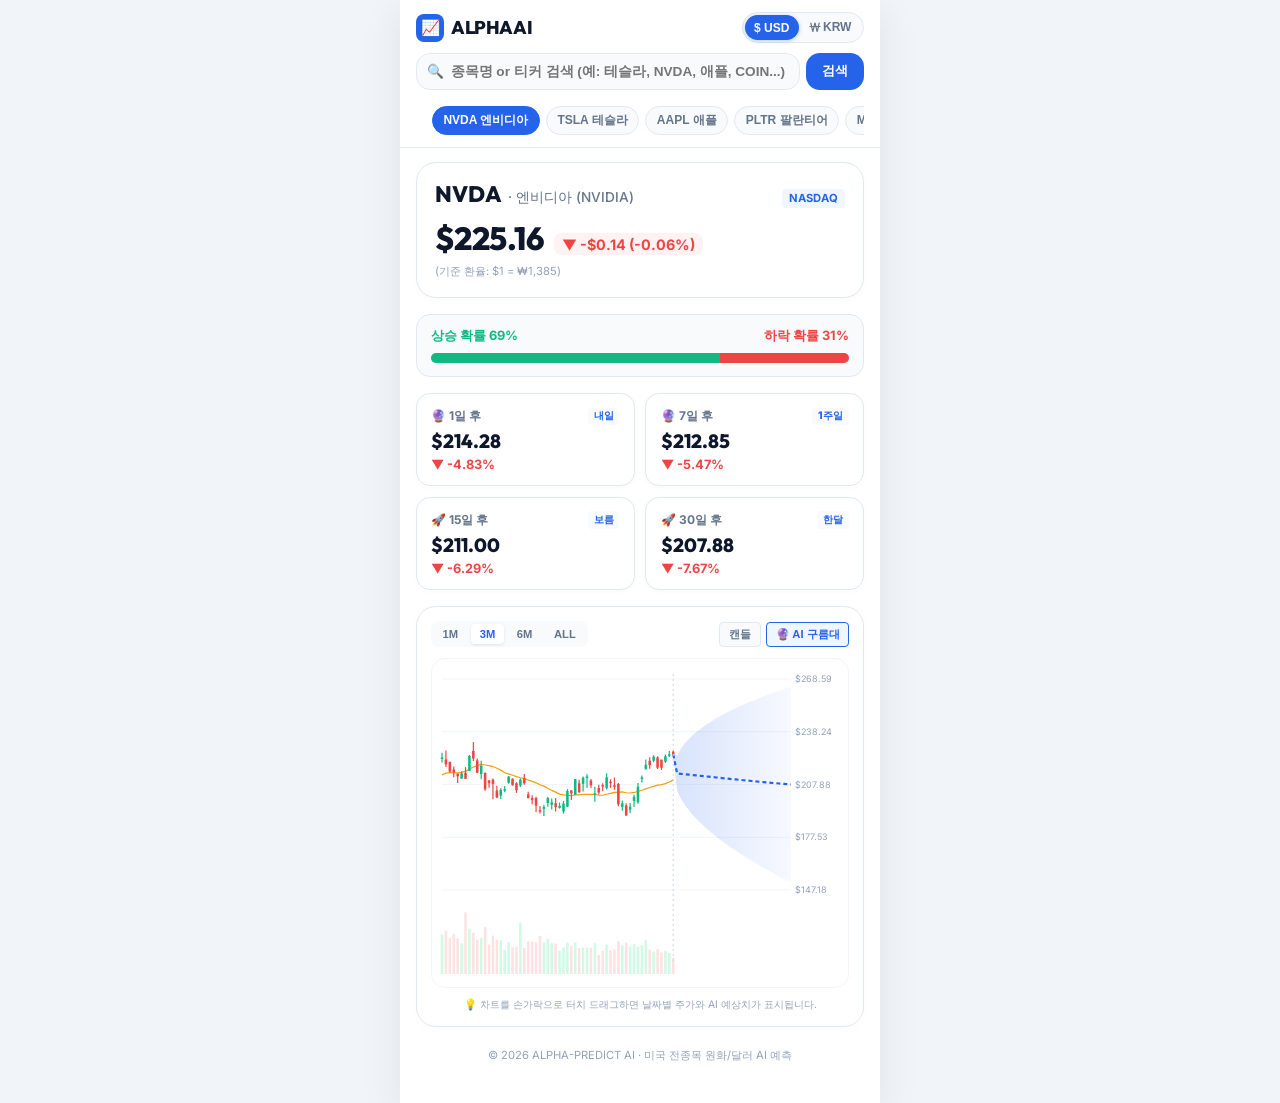
==== index.html @ d12a08c8 "fix: 루트 경로 및 하위 경로 양방향 접속 지원 (404 완벽 해결)" ====
<!DOCTYPE html>
<html lang="ko">
<head>
  <meta charset="UTF-8" />
  <meta name="viewport" content="width=device-width, initial-scale=1.0, maximum-scale=1.0, user-scalable=no" />
  <title>ALPHA-PREDICT AI | 미국 주식 AI 예측 (원화/달러)</title>
  <meta name="description" content="나스닥/미국 모든 주식 실시간 검색 & 원화/달러 보기 & 1일, 7일, 15일, 30일 후 AI 주가 예측 및 상승/하락 확률" />
  <meta name="theme-color" content="#FFFFFF" />
  
  <link rel="stylesheet" href="css/style.css" />
  <link rel="icon" href="data:image/svg+xml,<svg xmlns=%22http://www.w3.org/2000/svg%22 viewBox=%220 0 100 100%22><text y=%22.9em%22 font-size=%2290%22>📈</text></svg>">
</head>
<body>
  <div class="mobile-app-wrapper">
    <!-- Loading Overlay -->
    <div id="loadingOverlay" class="loading-overlay">
      <div class="loading-spinner"></div>
      <span>실시간 주가 & AI 예측 계산 중...</span>
    </div>

    <!-- Header & Currency Switch -->
    <header class="app-header">
      <div class="header-top-row">
        <div class="app-brand">
          <div class="brand-icon">📈</div>
          <span class="brand-title">ALPHA AI</span>
        </div>

        <!-- 💵 Currency Switch ($ USD / ₩ KRW) -->
        <div class="currency-switch">
          <button type="button" id="curBtnUsd" class="cur-btn active">$ USD</button>
          <button type="button" id="curBtnKrw" class="cur-btn">₩ KRW</button>
        </div>
      </div>

      <!-- Realtime Search Form with Autocomplete Dropdown -->
      <div class="search-container">
        <form id="searchForm" class="search-form">
          <div class="search-input-wrap">
            <span class="search-icon">🔍</span>
            <input type="text" id="searchInput" placeholder="종목명 or 티커 검색 (예: 테슬라, NVDA, 애플, COIN...)" autocomplete="off" />
          </div>
          <button type="submit" class="btn-search">검색</button>
        </form>
        <!-- Suggestion Dropdown -->
        <div id="searchDropdown" class="search-dropdown"></div>
      </div>

      <!-- Popular Ticker Quick Chips -->
      <div class="popular-chips">
        <button type="button" class="p-chip active" data-ticker="NVDA">NVDA 엔비디아</button>
        <button type="button" class="p-chip" data-ticker="TSLA">TSLA 테슬라</button>
        <button type="button" class="p-chip" data-ticker="AAPL">AAPL 애플</button>
        <button type="button" class="p-chip" data-ticker="PLTR">PLTR 팔란티어</button>
        <button type="button" class="p-chip" data-ticker="MSFT">MSFT 마소</button>
        <button type="button" class="p-chip" data-ticker="COIN">COIN 코인베이스</button>
        <button type="button" class="p-chip" data-ticker="AMZN">AMZN 아마존</button>
        <button type="button" class="p-chip" data-ticker="QQQ">QQQ 나스닥ETF</button>
      </div>
    </header>

    <!-- Main Content Body -->
    <main class="app-content">
      <!-- 1. Stock Price Header Card -->
      <section class="stock-header-card">
        <div class="stock-title-row">
          <div class="stock-main-title">
            <h1 id="tickerName" class="stock-ticker-name">NVDA</h1>
            <span id="companyName" class="stock-company-name">· 엔비디아</span>
          </div>
          <span id="marketTag" class="market-label">NASDAQ</span>
        </div>

        <div class="price-display-row">
          <span id="currentPrice" class="big-price">$0.00</span>
          <div id="priceChangePill" class="price-change-pill bullish">
            <span>▲ +$0.00 (+0.00%)</span>
          </div>
        </div>
        <div id="fxRateNote" class="fx-rate-note">(기준 환율: $1 = ₩1,385)</div>
      </section>

      <!-- 2. Simple Up / Down Probability Bar -->
      <section class="probability-section">
        <div class="prob-label-row">
          <span id="probUpText" class="prob-up-text">상승 확률 65%</span>
          <span id="probDownText" class="prob-down-text">하락 확률 35%</span>
        </div>
        <div class="prob-bar-container">
          <div id="probBarUp" class="prob-bar-up" style="width: 65%;"></div>
          <div id="probBarDown" class="prob-bar-down" style="width: 35%;"></div>
        </div>
      </section>

      <!-- 3. 4 AI Predictions (1일, 7일, 15일, 30일) -->
      <section class="prediction-4grid">
        <!-- 1일 후 -->
        <div class="pred-card">
          <div class="pred-card-header">
            <span>🔮 1일 후</span>
            <span class="pred-badge-period">내일</span>
          </div>
          <span id="pred1dPrice" class="pred-price-val">$0.00</span>
          <span id="pred1dPct" class="pred-pct-val bullish">▲ +0.00%</span>
        </div>

        <!-- 7일 후 -->
        <div class="pred-card">
          <div class="pred-card-header">
            <span>🔮 7일 후</span>
            <span class="pred-badge-period">1주일</span>
          </div>
          <span id="pred7dPrice" class="pred-price-val">$0.00</span>
          <span id="pred7dPct" class="pred-pct-val bullish">▲ +0.00%</span>
        </div>

        <!-- 15일 후 -->
        <div class="pred-card">
          <div class="pred-card-header">
            <span>🚀 15일 후</span>
            <span class="pred-badge-period">보름</span>
          </div>
          <span id="pred15dPrice" class="pred-price-val">$0.00</span>
          <span id="pred15dPct" class="pred-pct-val bullish">▲ +0.00%</span>
        </div>

        <!-- 30일 후 -->
        <div class="pred-card">
          <div class="pred-card-header">
            <span>🚀 30일 후</span>
            <span class="pred-badge-period">한달</span>
          </div>
          <span id="pred30dPrice" class="pred-price-val">$0.00</span>
          <span id="pred30dPct" class="pred-pct-val bullish">▲ +0.00%</span>
        </div>
      </section>

      <!-- 4. Interactive Chart Panel (White Theme) -->
      <section class="chart-container-card">
        <div class="chart-header-row">
          <!-- Time Range -->
          <div class="chart-range-group">
            <button type="button" class="r-btn" data-range="1mo">1M</button>
            <button type="button" class="r-btn active" data-range="3mo">3M</button>
            <button type="button" class="r-btn" data-range="6mo">6M</button>
            <button type="button" class="r-btn" data-range="all">ALL</button>
          </div>

          <!-- Type & Forecast Toggles -->
          <div class="chart-type-toggles">
            <button type="button" id="btnToggleType" class="t-btn">캔들</button>
            <button type="button" id="btnToggleForecast" class="t-btn active">🔮 AI 구름대</button>
          </div>
        </div>

        <!-- Canvas -->
        <div class="canvas-wrapper">
          <div id="whiteTooltip" class="white-tooltip" style="display:none;"></div>
          <canvas id="mainChartCanvas"></canvas>
        </div>

        <div style="font-size: 0.65rem; color: var(--text-dim); text-align: center;">
          💡 차트를 손가락으로 터치 드래그하면 날짜별 주가와 AI 예상치가 표시됩니다.
        </div>
      </section>
    </main>

    <footer class="app-footer">
      <p>© 2026 ALPHA-PREDICT AI · 미국 전종목 원화/달러 AI 예측</p>
    </footer>
  </div>

  <script src="js/chart_engine.js"></script>
  <script src="js/app.js"></script>
</body>
</html>
---- css/style.css ----
/* ==========================================================================
   ALPHA-PREDICT AI: Minimal Clean White Mobile Theme + Currency & Search UI
   ========================================================================== */

@import url('https://fonts.googleapis.com/css2?family=Inter:wght@400;500;600;700;800&family=Outfit:wght@500;600;700;800&display=swap');

:root {
  --bg-body: #F1F5F9;
  --bg-card: #FFFFFF;
  --bg-card-sub: #F8FAFC;
  --border-color: #E2E8F0;
  --border-active: #2563EB;

  --text-main: #0F172A;
  --text-sub: #64748B;
  --text-dim: #94A3B8;

  --accent-blue: #2563EB;
  --accent-light-blue: #EFF6FF;

  --bullish: #10B981;
  --bullish-bg: #ECFDF5;
  --bearish: #EF4444;
  --bearish-bg: #FEF2F2;

  --radius-sm: 8px;
  --radius-md: 14px;
  --radius-lg: 20px;
  --radius-full: 9999px;

  --font-sans: 'Inter', -apple-system, BlinkMacSystemFont, "Segoe UI", Roboto, sans-serif;
  --font-display: 'Outfit', var(--font-sans);
}

* {
  margin: 0;
  padding: 0;
  box-sizing: border-box;
  -webkit-tap-highlight-color: transparent;
}

body {
  background-color: var(--bg-body);
  color: var(--text-main);
  font-family: var(--font-sans);
  min-height: 100vh;
  display: flex;
  justify-content: center;
  overflow-x: hidden;
}

/* Mobile App Shell */
.mobile-app-wrapper {
  width: 100%;
  max-width: 480px;
  min-height: 100vh;
  background: #FFFFFF;
  display: flex;
  flex-direction: column;
  box-shadow: 0 10px 40px rgba(0, 0, 0, 0.08);
  position: relative;
  padding-bottom: 2rem;
}

/* Header */
.app-header {
  position: sticky;
  top: 0;
  z-index: 50;
  background: rgba(255, 255, 255, 0.96);
  backdrop-filter: blur(12px);
  border-bottom: 1px solid var(--border-color);
  padding: 0.75rem 1rem;
  display: flex;
  flex-direction: column;
  gap: 0.65rem;
}

.header-top-row {
  display: flex;
  align-items: center;
  justify-content: space-between;
}

.app-brand {
  display: flex;
  align-items: center;
  gap: 0.45rem;
}
.brand-icon {
  width: 28px;
  height: 28px;
  background: var(--accent-blue);
  color: #fff;
  border-radius: var(--radius-sm);
  display: flex;
  align-items: center;
  justify-content: center;
  font-size: 0.95rem;
}
.brand-title {
  font-family: var(--font-display);
  font-size: 1.15rem;
  font-weight: 800;
  letter-spacing: -0.5px;
  color: var(--text-main);
}

/* Currency Toggle Switch ($ USD / ₩ KRW) */
.currency-switch {
  display: flex;
  background: var(--bg-card-sub);
  border: 1px solid var(--border-color);
  border-radius: var(--radius-full);
  padding: 2px;
}
.cur-btn {
  padding: 0.25rem 0.6rem;
  border: none;
  background: transparent;
  font-size: 0.75rem;
  font-weight: 700;
  color: var(--text-sub);
  border-radius: var(--radius-full);
  cursor: pointer;
  transition: all 0.2s ease;
}
.cur-btn.active {
  background: var(--accent-blue);
  color: #FFFFFF;
  box-shadow: 0 1px 4px rgba(37, 99, 235, 0.3);
}

/* Search Form with Auto Suggestion */
.search-container {
  position: relative;
  width: 100%;
}
.search-form {
  display: flex;
  gap: 0.4rem;
  width: 100%;
}
.search-input-wrap {
  position: relative;
  flex: 1;
}
.search-input-wrap input {
  width: 100%;
  padding: 0.6rem 0.75rem 0.6rem 2.1rem;
  background: var(--bg-card-sub);
  border: 1px solid var(--border-color);
  border-radius: var(--radius-md);
  color: var(--text-main);
  font-size: 0.85rem;
  font-weight: 600;
  outline: none;
}
.search-input-wrap input:focus {
  border-color: var(--accent-blue);
  background: #FFFFFF;
  box-shadow: 0 0 0 3px rgba(37, 99, 235, 0.1);
}
.search-icon {
  position: absolute;
  left: 0.7rem;
  top: 50%;
  transform: translateY(-50%);
  color: var(--text-dim);
  font-size: 0.85rem;
}
.btn-search {
  padding: 0 1rem;
  background: var(--accent-blue);
  color: #fff;
  border: none;
  border-radius: var(--radius-md);
  font-size: 0.8rem;
  font-weight: 700;
  cursor: pointer;
  white-space: nowrap;
}

/* Search Dropdown / Autocomplete Box */
.search-dropdown {
  display: none;
  position: absolute;
  top: 100%;
  left: 0;
  right: 0;
  background: #FFFFFF;
  border: 1px solid var(--border-color);
  border-radius: var(--radius-md);
  box-shadow: 0 10px 25px rgba(0, 0, 0, 0.1);
  margin-top: 4px;
  max-height: 220px;
  overflow-y: auto;
  z-index: 100;
}
.dropdown-item {
  padding: 0.55rem 0.85rem;
  display: flex;
  justify-content: space-between;
  align-items: center;
  border-bottom: 1px solid #F1F5F9;
  cursor: pointer;
  font-size: 0.8rem;
}
.dropdown-item:last-child { border-bottom: none; }
.dropdown-item:hover {
  background: var(--accent-light-blue);
}
.item-ticker { font-weight: 700; color: var(--accent-blue); }
.item-name { color: var(--text-sub); font-size: 0.75rem; }

/* Popular Ticker Chips */
.popular-chips {
  display: flex;
  gap: 0.4rem;
  overflow-x: auto;
  padding: 0.4rem 1rem 0;
  scrollbar-width: none;
}
.popular-chips::-webkit-scrollbar {
  display: none;
}
.p-chip {
  flex-shrink: 0;
  padding: 0.3rem 0.65rem;
  background: var(--bg-card-sub);
  border: 1px solid var(--border-color);
  border-radius: var(--radius-full);
  font-size: 0.75rem;
  font-weight: 700;
  color: var(--text-sub);
  cursor: pointer;
  transition: all 0.15s;
}
.p-chip.active {
  background: var(--accent-blue);
  color: #fff;
  border-color: var(--accent-blue);
}

/* Main Content Body */
.app-content {
  padding: 0.85rem 1rem;
  display: flex;
  flex-direction: column;
  gap: 1rem;
}

/* Stock Header Card */
.stock-header-card {
  background: #FFFFFF;
  border: 1px solid var(--border-color);
  border-radius: var(--radius-lg);
  padding: 1.1rem;
  display: flex;
  flex-direction: column;
  gap: 0.6rem;
  box-shadow: 0 2px 10px rgba(0, 0, 0, 0.02);
}

.stock-title-row {
  display: flex;
  justify-content: space-between;
  align-items: baseline;
}
.stock-main-title {
  display: flex;
  align-items: baseline;
  gap: 0.4rem;
}
.stock-ticker-name {
  font-size: 1.4rem;
  font-weight: 800;
  font-family: var(--font-display);
  color: var(--text-main);
}
.stock-company-name {
  font-size: 0.85rem;
  color: var(--text-sub);
  font-weight: 500;
}
.market-label {
  font-size: 0.7rem;
  font-weight: 700;
  color: var(--accent-blue);
  background: var(--accent-light-blue);
  padding: 0.15rem 0.45rem;
  border-radius: 4px;
}

.price-display-row {
  display: flex;
  align-items: baseline;
  gap: 0.6rem;
}
.big-price {
  font-size: 2rem;
  font-weight: 800;
  font-family: var(--font-display);
  letter-spacing: -0.5px;
}
.price-change-pill {
  font-size: 0.9rem;
  font-weight: 700;
  padding: 0.15rem 0.5rem;
  border-radius: var(--radius-sm);
  display: flex;
  align-items: center;
  gap: 0.2rem;
}
.price-change-pill.bullish {
  background: var(--bullish-bg);
  color: var(--bullish);
}
.price-change-pill.bearish {
  background: var(--bearish-bg);
  color: var(--bearish);
}

.fx-rate-note {
  font-size: 0.7rem;
  color: var(--text-dim);
  margin-top: -0.2rem;
}

/* 🎯 Simple Up / Down Probability Bar */
.probability-section {
  background: var(--bg-card-sub);
  border: 1px solid var(--border-color);
  border-radius: var(--radius-md);
  padding: 0.85rem;
  display: flex;
  flex-direction: column;
  gap: 0.45rem;
}
.prob-label-row {
  display: flex;
  justify-content: space-between;
  font-size: 0.8rem;
  font-weight: 700;
}
.prob-up-text { color: var(--bullish); }
.prob-down-text { color: var(--bearish); }

.prob-bar-container {
  height: 10px;
  background: #FEE2E2;
  border-radius: var(--radius-full);
  overflow: hidden;
  display: flex;
}
.prob-bar-up {
  height: 100%;
  background: var(--bullish);
  transition: width 0.6s ease;
}
.prob-bar-down {
  height: 100%;
  background: var(--bearish);
  transition: width 0.6s ease;
}

/* 🔮 4 AI Prediction Cards (1일, 7일, 15일, 30일) */
.prediction-4grid {
  display: grid;
  grid-template-columns: repeat(2, 1fr);
  gap: 0.65rem;
}

.pred-card {
  background: #FFFFFF;
  border: 1px solid var(--border-color);
  border-radius: var(--radius-md);
  padding: 0.85rem 0.9rem;
  display: flex;
  flex-direction: column;
  gap: 0.25rem;
  box-shadow: 0 2px 6px rgba(0, 0, 0, 0.02);
}
.pred-card-header {
  font-size: 0.75rem;
  color: var(--text-sub);
  font-weight: 700;
  display: flex;
  align-items: center;
  justify-content: space-between;
}
.pred-badge-period {
  background: var(--bg-card-sub);
  padding: 0.1rem 0.35rem;
  border-radius: 4px;
  font-size: 0.65rem;
  color: var(--accent-blue);
  font-weight: 800;
}

.pred-price-val {
  font-size: 1.2rem;
  font-weight: 800;
  font-family: var(--font-display);
  color: var(--text-main);
}
.pred-pct-val {
  font-size: 0.8rem;
  font-weight: 700;
  display: flex;
  align-items: center;
  gap: 0.15rem;
}
.pred-pct-val.bullish { color: var(--bullish); }
.pred-pct-val.bearish { color: var(--bearish); }

/* Chart Section */
.chart-container-card {
  background: #FFFFFF;
  border: 1px solid var(--border-color);
  border-radius: var(--radius-lg);
  padding: 0.85rem;
  display: flex;
  flex-direction: column;
  gap: 0.65rem;
  box-shadow: 0 2px 10px rgba(0, 0, 0, 0.02);
}

.chart-header-row {
  display: flex;
  justify-content: space-between;
  align-items: center;
}
.chart-range-group {
  display: flex;
  gap: 0.25rem;
  background: var(--bg-card-sub);
  padding: 0.2rem;
  border-radius: var(--radius-sm);
}
.r-btn {
  padding: 0.25rem 0.55rem;
  background: transparent;
  border: none;
  font-size: 0.7rem;
  font-weight: 700;
  color: var(--text-sub);
  border-radius: 4px;
  cursor: pointer;
}
.r-btn.active {
  background: #FFFFFF;
  color: var(--accent-blue);
  box-shadow: 0 1px 3px rgba(0, 0, 0, 0.1);
}

.chart-type-toggles {
  display: flex;
  gap: 0.3rem;
}
.t-btn {
  padding: 0.25rem 0.55rem;
  background: var(--bg-card-sub);
  border: 1px solid var(--border-color);
  border-radius: 4px;
  font-size: 0.7rem;
  font-weight: 600;
  color: var(--text-sub);
  cursor: pointer;
}
.t-btn.active {
  border-color: var(--accent-blue);
  color: var(--accent-blue);
  background: var(--accent-light-blue);
}

.canvas-wrapper {
  position: relative;
  width: 100%;
  height: 330px;
  background: #FAFAFA;
  border-radius: var(--radius-md);
  border: 1px solid #F1F5F9;
  overflow: hidden;
  touch-action: pan-y;
}
#mainChartCanvas {
  width: 100%;
  height: 100%;
  display: block;
}

.white-tooltip {
  position: absolute;
  top: 8px;
  left: 8px;
  right: 8px;
  background: rgba(255, 255, 255, 0.95);
  backdrop-filter: blur(8px);
  border: 1px solid var(--border-color);
  border-radius: var(--radius-sm);
  padding: 0.4rem 0.65rem;
  font-size: 0.7rem;
  display: flex;
  justify-content: space-between;
  color: var(--text-sub);
  box-shadow: 0 2px 8px rgba(0, 0, 0, 0.06);
  pointer-events: none;
  z-index: 10;
}
.white-tooltip span strong {
  color: var(--text-main);
}

/* Loading Overlay */
.loading-overlay {
  display: none;
  position: absolute;
  top: 0; left: 0; right: 0; bottom: 0;
  background: rgba(255, 255, 255, 0.9);
  backdrop-filter: blur(4px);
  z-index: 60;
  align-items: center;
  justify-content: center;
  flex-direction: column;
  gap: 0.5rem;
  font-size: 0.85rem;
  font-weight: 700;
  color: var(--accent-blue);
}
.loading-spinner {
  width: 28px;
  height: 28px;
  border: 3px solid var(--border-color);
  border-top-color: var(--accent-blue);
  border-radius: 50%;
  animation: spin 0.8s linear infinite;
}
@keyframes spin {
  to { transform: rotate(360deg); }
}

.app-footer {
  text-align: center;
  font-size: 0.7rem;
  color: var(--text-dim);
  padding: 0.5rem 1rem;
}
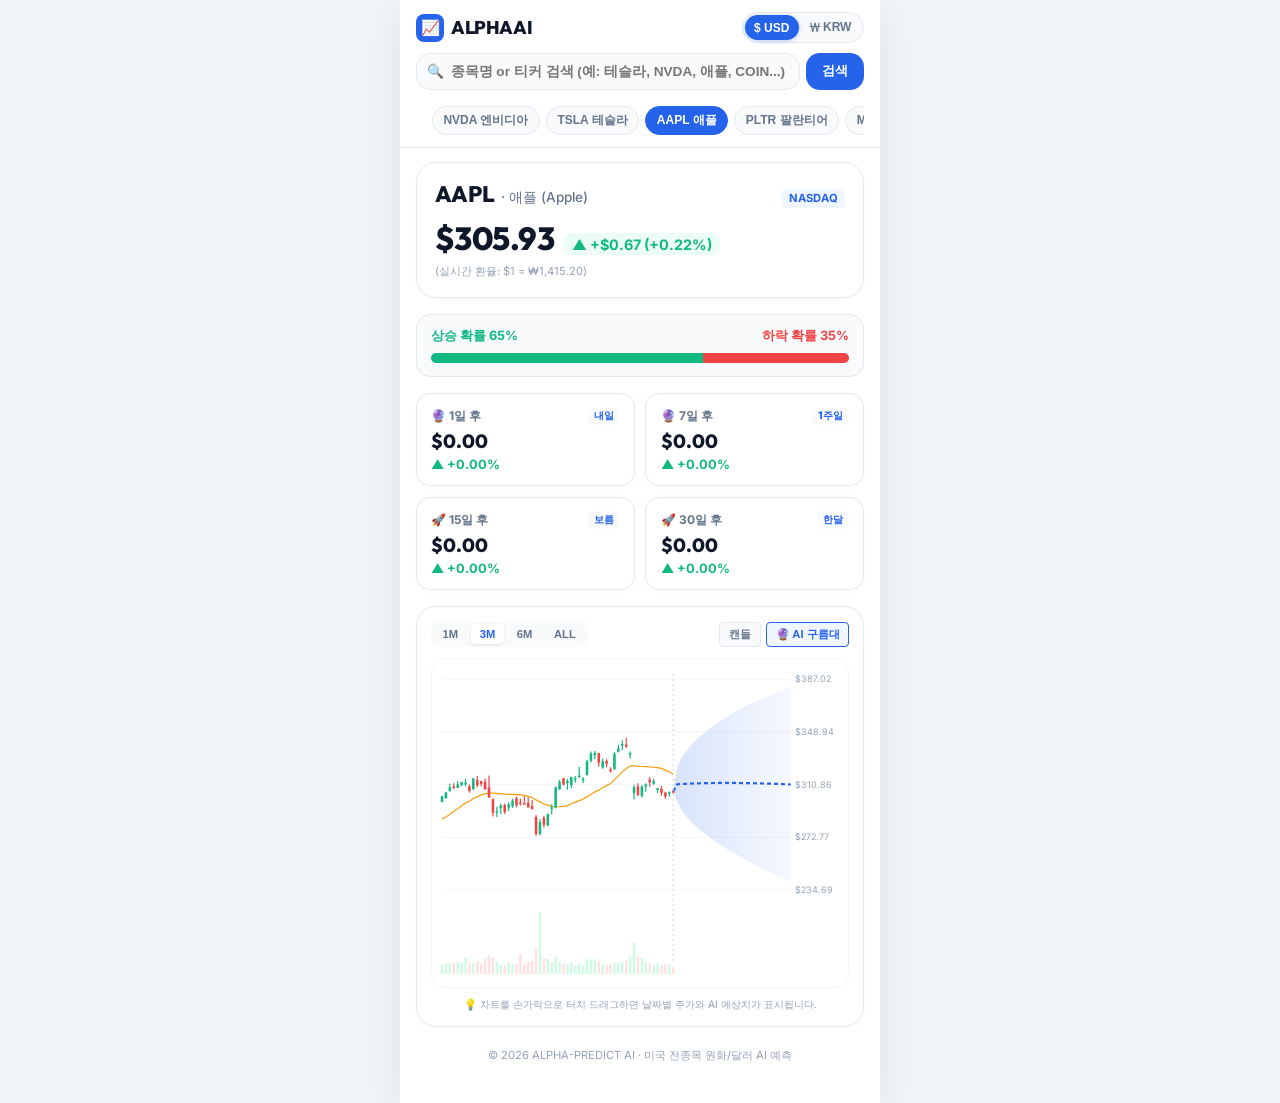
==== commit 8bba58fe: "fix: 정적 HTML 환율 문구 1415.20 수정 및 브라우저 캐시 방지 v2 파라미터 적용" ====
--- a/index.html
+++ b/index.html
@@ -77,7 +77,7 @@
             <span>▲ +$0.00 (+0.00%)</span>
           </div>
         </div>
-        <div id="fxRateNote" class="fx-rate-note">(기준 환율: $1 = ₩1,385)</div>
+        <div id="fxRateNote" class="fx-rate-note">(실시간 환율: $1 = ₩1,415.20)</div>
       </section>
 
       <!-- 2. Simple Up / Down Probability Bar -->
@@ -170,7 +170,7 @@
     </footer>
   </div>
 
-  <script src="js/chart_engine.js"></script>
-  <script src="js/app.js"></script>
+  <script src="js/chart_engine.js?v=20260818_2"></script>
+  <script src="js/app.js?v=20260818_2"></script>
 </body>
 </html>
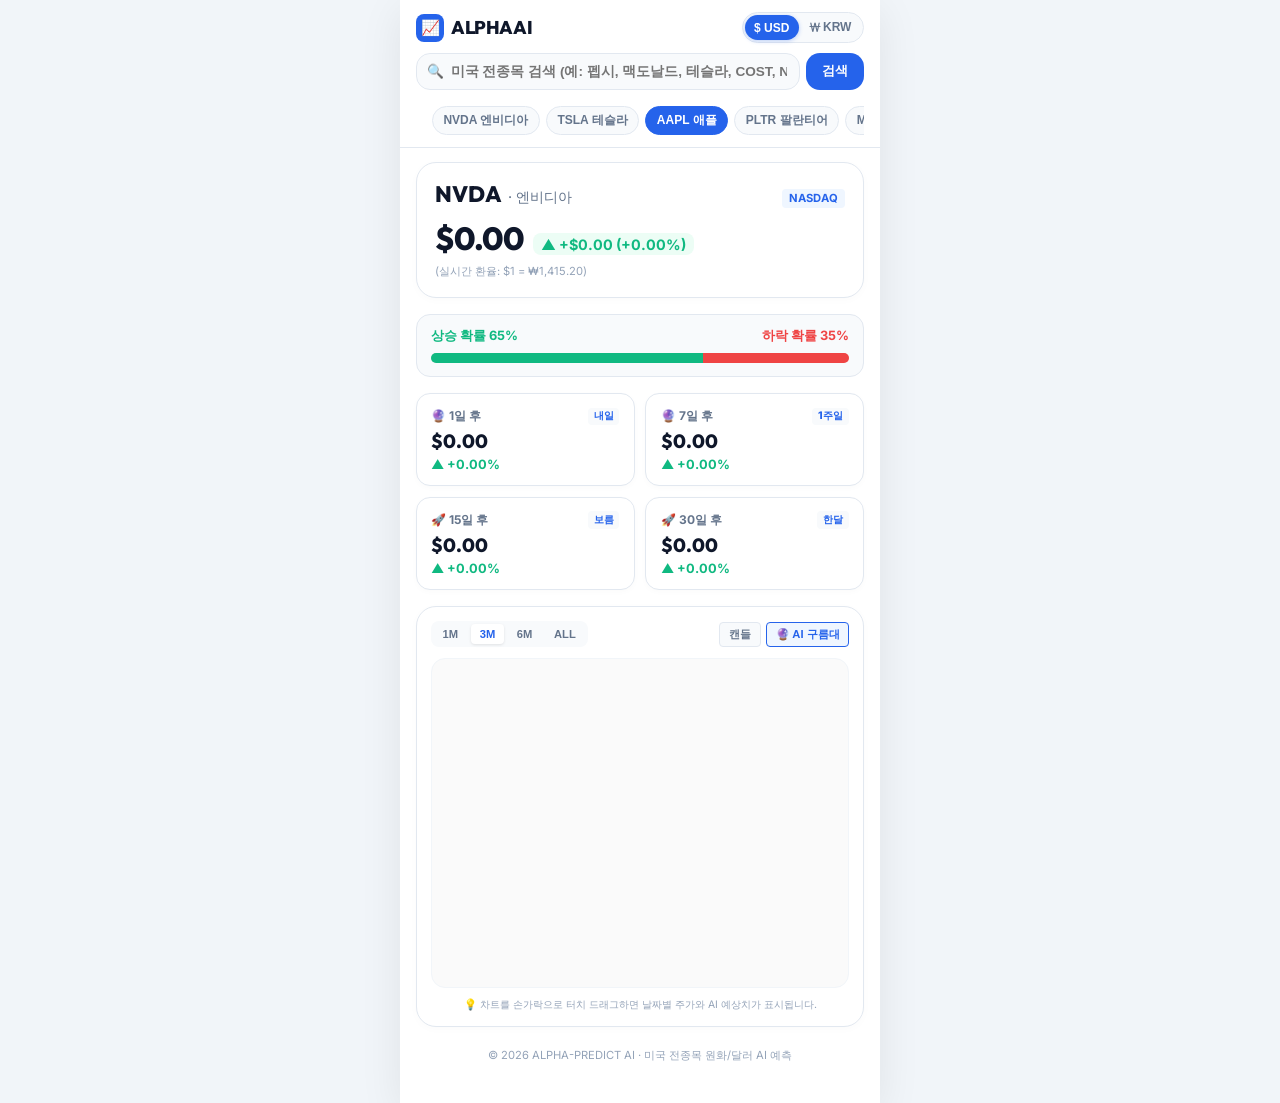
==== commit fe92e9cb: "feat: 펩시(PEP), 맥도날드(MCD) 등 나스닥/미국 전종목 무제한 실시간 검색 및 예측 지원" ====
--- a/index.html
+++ b/index.html
@@ -38,7 +38,7 @@
         <form id="searchForm" class="search-form">
           <div class="search-input-wrap">
             <span class="search-icon">🔍</span>
-            <input type="text" id="searchInput" placeholder="종목명 or 티커 검색 (예: 테슬라, NVDA, 애플, COIN...)" autocomplete="off" />
+            <input type="text" id="searchInput" placeholder="미국 전종목 검색 (예: 펩시, 맥도날드, 테슬라, COST, NVDA...)" autocomplete="off" />
           </div>
           <button type="submit" class="btn-search">검색</button>
         </form>
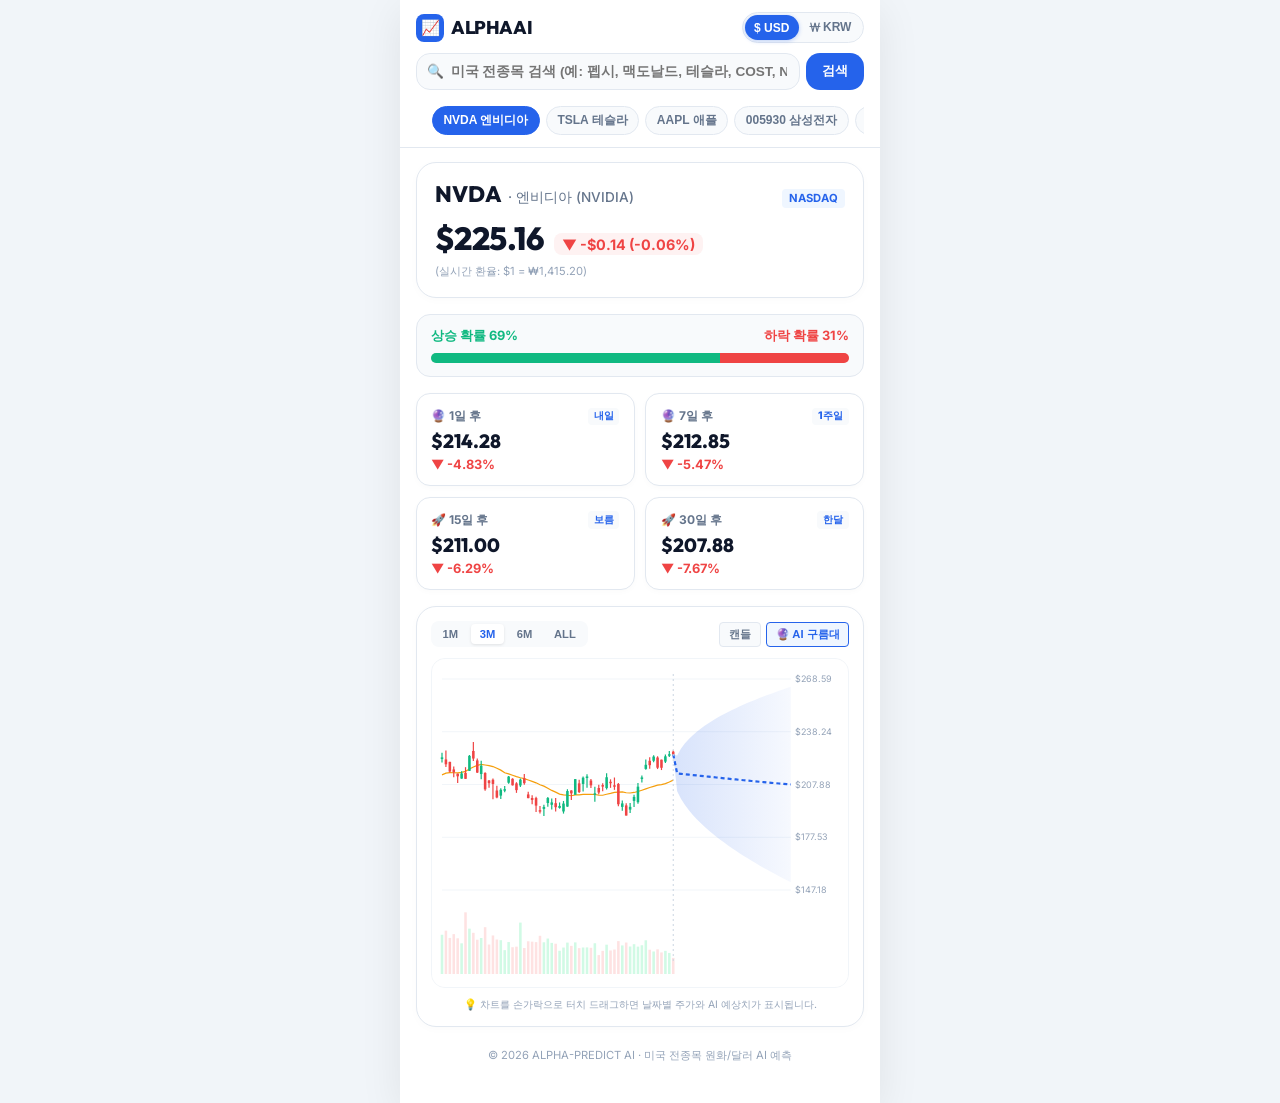
==== commit de7b4d02: "Fix: Add robust instant local data cache, multi-proxy live fetching, and daily update workflow" ====
--- a/index.html
+++ b/index.html
@@ -51,10 +51,10 @@
         <button type="button" class="p-chip active" data-ticker="NVDA">NVDA 엔비디아</button>
         <button type="button" class="p-chip" data-ticker="TSLA">TSLA 테슬라</button>
         <button type="button" class="p-chip" data-ticker="AAPL">AAPL 애플</button>
+        <button type="button" class="p-chip" data-ticker="005930">005930 삼성전자</button>
+        <button type="button" class="p-chip" data-ticker="000660">000660 SK하이닉스</button>
         <button type="button" class="p-chip" data-ticker="PLTR">PLTR 팔란티어</button>
-        <button type="button" class="p-chip" data-ticker="MSFT">MSFT 마소</button>
-        <button type="button" class="p-chip" data-ticker="COIN">COIN 코인베이스</button>
-        <button type="button" class="p-chip" data-ticker="AMZN">AMZN 아마존</button>
+        <button type="button" class="p-chip" data-ticker="MSFT">MSFT 마이크로소프트</button>
         <button type="button" class="p-chip" data-ticker="QQQ">QQQ 나스닥ETF</button>
       </div>
     </header>
